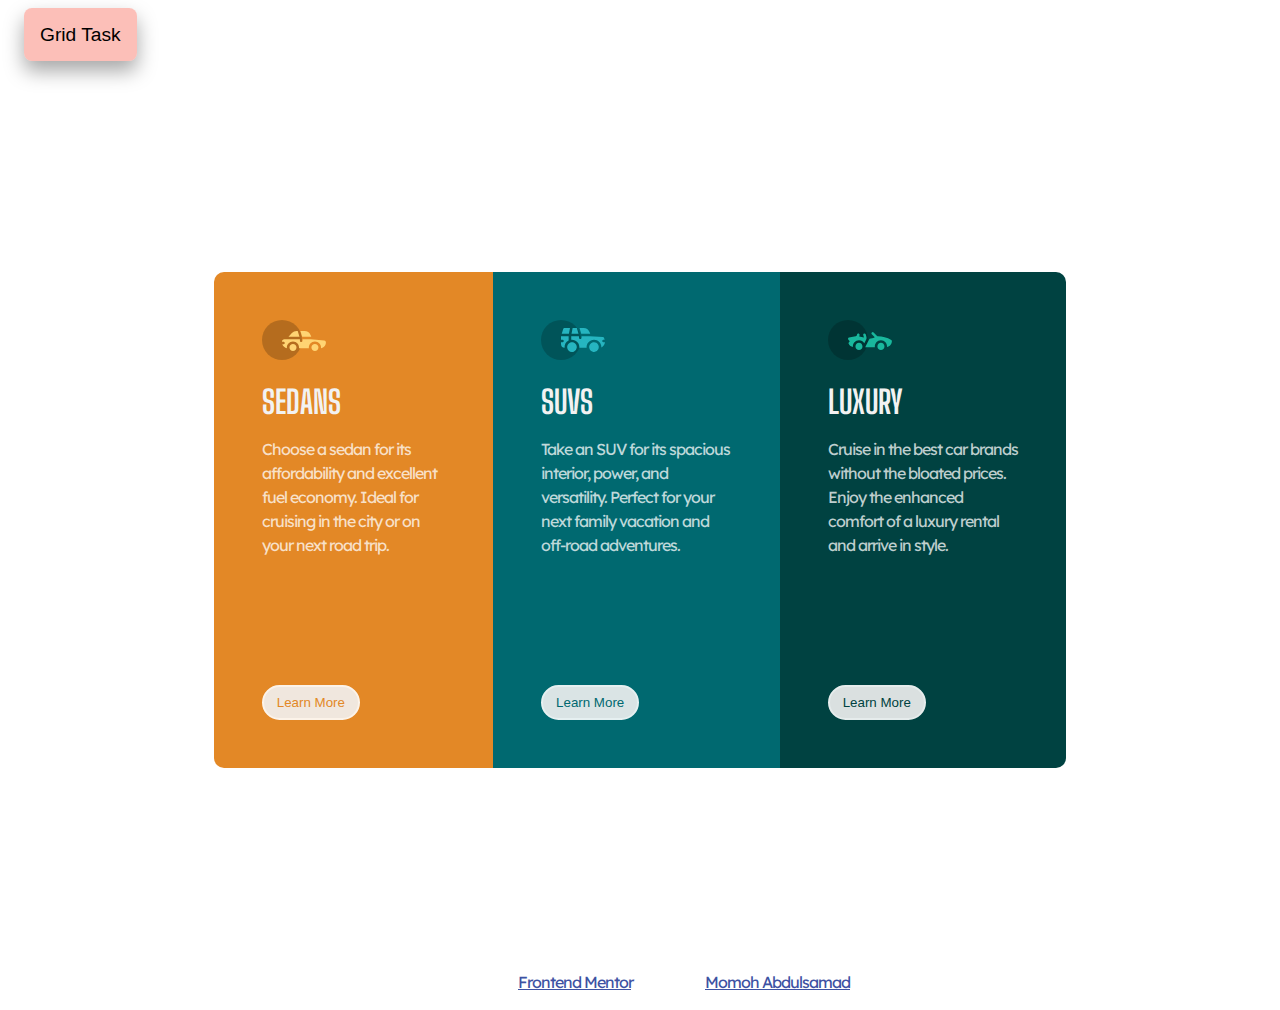
==== index.html @ 2709fbdf "Initial commit" ====
<!DOCTYPE html>
<html lang="en">
  <head>
    <meta charset="UTF-8" />
    <meta name="viewport" content="width=device-width, initial-scale=1.0" />
    <link
      rel="icon"
      type="image/png"
      sizes="32x32"
      href="./images/favicon-32x32.png"
    />
    <link rel="stylesheet" href="./styles.css" />

    <title>Frontend Mentor | 3-column preview card component</title>
  </head>
  <body>
    <header>
      <button>
        <a href="./grid.html">Grid Task</a>
      </button>
    </header>
    <main class="container">
      <div class="card card__sedans">
        <img src="./images/icon-sedans.svg" alt="sedans" />
        <h1>Sedans</h1>
        <p>
          Choose a sedan for its affordability and excellent fuel economy. Ideal
          for cruising in the city or on your next road trip.
        </p>
        <button class="btn">Learn More</button>
      </div>
      <div class="card card__SUV">
        <img src="./images/icon-suvs.svg" alt="suv" />
        <h1>SUVs</h1>
        <p>
          Take an SUV for its spacious interior, power, and versatility. Perfect
          for your next family vacation and off-road adventures.
        </p>
        <button class="btn">Learn More</button>
      </div>
      <div class="card card__luxury">
        <img src="./images/icon-luxury.svg" alt="luxury" />
        <h1>Luxury</h1>
        <p>
          Cruise in the best car brands without the bloated prices. Enjoy the
          enhanced comfort of a luxury rental and arrive in style.
        </p>
        <button class="btn">Learn More</button>
      </div>
    </main>
    <footer class="attribution">
      <p>
        Challenge by
        <a href="https://www.frontendmentor.io?ref=challenge" target="_blank"
          >Frontend Mentor</a
        >. Coded by <a href="https://github.com/Samadeen">Momoh Abdulsamad</a>.
      </p>
    </footer>
  </body>
</html>
---- styles.css ----
@import url('https://fonts.googleapis.com/css2?family=Big+Shoulders+Display:wght@700&family=Lexend+Deca&display=swap');

:root {
  --bright-orange: hsl(31, 77%, 52%);
  --dark-cyan: hsl(184, 100%, 22%);
  --very-dark-cyan: hsl(179, 100%, 13%);
}

* {
  margin: 0;
  padding: 0;
  box-sizing: border-box;
}

body {
  font-family: 'Lexend Deca', sans-serif;
  font-size: 15px;
  color: hsl(0, 0%, 95%);
}

img {
  margin-bottom: 1.2rem;
}

header {
  padding: 1.5rem;
}

header button {
  animation: heartbeat 1.5s ease-in-out infinite both;
  border: none;
  font-size: 1.2rem;
  background-color: transparent;
}

header a {
  background-color: rgba(250, 128, 114, 0.5);
  text-decoration: none;
  color: black;
  border-radius: 0.5rem;
  padding: 1rem;
  box-shadow: 0 10px 20px rgba(0, 0, 0, 0.35);
  transition: all 0.4s ease;
}

h1 {
  font-family: 'Big Shoulders Display', sans-serif;
  font-size: 2rem;
  margin-bottom: 1rem;
  text-transform: uppercase;
}

p {
  color: hsla(0, 0%, 100%, 0.75);
  margin-bottom: 0.5rem;
  font-size: 1rem;
  line-height: 1.5;
  letter-spacing: -1px;
}

.btn {
  padding: 0.5rem 0.8rem;
  margin-top: 1rem;
  border-radius: 50px;
  border: 2px solid white;
  background-color: hsl(0, 0%, 95%);
  cursor: pointer;
  opacity: 0.9;
  transition: all 0.4s ease;
}

.btn:hover {
  transform: scale(1.04);
  opacity: 1;
}

.btn:active {
  transform: scale(0.96);
}

.container {
  padding: 1.5rem;
}

.card {
  padding: 1.5rem;
}

.card__sedans {
  background-color: var(--bright-orange);
  color: hsl(0, 0%, 95%);
  border-radius: 10px 10px 0 0;
  animation: slide-in-left 0.9s cubic-bezier(0.25, 0.46, 0.45, 0.94) both;
}

.card__sedans .btn {
  color: var(--bright-orange);
}

.card__SUV {
  background-color: var(--dark-cyan);
  color: hsl(0, 0%, 95%);
  animation: slide-in-top 0.9s cubic-bezier(0.25, 0.46, 0.45, 0.94) both;
}

.card__SUV .btn {
  color: var(--dark-cyan);
}

.card__luxury {
  background-color: var(--very-dark-cyan);
  color: hsl(0, 0%, 95%);
  border-radius: 0 0 10px 10px;
  animation: slide-in-right 0.9s cubic-bezier(0.25, 0.46, 0.45, 0.94) both;
}

.card__luxury .btn {
  color: var(--very-dark-cyan);
}

.btn:hover {
  background-color: transparent;
  color: hsl(0, 0%, 95%);
}

.attribution {
  font-size: 15px;
  text-align: center;
  color: black;
  margin-bottom: 1rem;
}
.attribution a {
  color: hsl(228, 45%, 44%);
}

/* GRID */
.grid__body {
  background-color: rgba(0, 0, 0, 0.877);
}

.grid__container {
  max-width: 55vw;
  margin: 3rem auto 0;
  padding: 4rem 2rem;
  min-height: 80vh;
  display: grid;
  gap: 10px;
  grid-template-areas:
    'o o o o o y y y '
    'o o o o o y y y'
    'g g g b1 b1 b1 b1 b1'
    'g g g b2 b2 b2 b2 b2';
  background-color: rgba(4, 1, 48, 0.767);
  box-shadow: 0 10px 20px rgba(0, 0, 0, 0.6);
}

.orange {
  background-color: rgba(255, 68, 0, 0.748);
  grid-area: o;
}

.orange:hover {
  background-color: rgb(255, 68, 0);
}

.yellow {
  background-color: orange;
  grid-area: y;
}

.green {
  background-color: green;
  grid-area: g;
}

.blue_one,
.blue_two {
  background-color: skyblue;
}

.blue_one {
  grid-area: b1;
}

.blue_two {
  grid-area: b2;
}

@media (min-width: 660px) {
  .container {
    display: flex;
    align-items: center;
    justify-content: center;
    min-height: 100vh;
    max-width: 900px;
    margin: auto;
  }

  .card__sedans {
    border-radius: 10px 0 0 10px;
  }

  .card__luxury {
    border-radius: 0 10px 10px 0;
  }

  .card {
    padding: 3rem;
  }

  .card h3 {
    margin-bottom: 3rem;
  }

  .card p {
    margin-bottom: 7rem;
  }
}

@media (max-width: 400px) {
  .container {
    display: flex;
    align-items: center;
    justify-content: center;
    flex-direction: column;
    padding: 1.5rem;
  }

  .card {
    padding: 3rem;
  }

  .card h3 {
    margin-bottom: 2rem;
  }

  .card p {
    margin-bottom: 5rem;
  }

  .grid__container {
    display: flex;
    flex-direction: column;
    align-items: center;
    max-width: 95vw;
    margin: 1rem auto;
  }

  .grid__container div {
    height: 10rem;
    width: 90%;
  }
}

@keyframes slide-in-top {
  0% {
    -webkit-transform: translateY(-1000px);
    transform: translateY(-1000px);
    opacity: 0;
  }
  100% {
    -webkit-transform: translateY(0);
    transform: translateY(0);
    opacity: 1;
  }
}

@keyframes slide-in-left {
  0% {
    -webkit-transform: translateX(-1000px);
    transform: translateX(-1000px);
    opacity: 0;
  }
  100% {
    -webkit-transform: translateX(0);
    transform: translateX(0);
    opacity: 1;
  }
}

@keyframes slide-in-right {
  0% {
    -webkit-transform: translateX(1000px);
    transform: translateX(1000px);
    opacity: 0;
  }
  100% {
    -webkit-transform: translateX(0);
    transform: translateX(0);
    opacity: 1;
  }
}

@keyframes heartbeat {
  from {
    -webkit-transform: scale(1);
    transform: scale(1);
    -webkit-transform-origin: center center;
    transform-origin: center center;
    -webkit-animation-timing-function: ease-out;
    animation-timing-function: ease-out;
  }
  10% {
    -webkit-transform: scale(0.91);
    transform: scale(0.91);
    -webkit-animation-timing-function: ease-in;
    animation-timing-function: ease-in;
  }
  17% {
    -webkit-transform: scale(0.98);
    transform: scale(0.98);
    -webkit-animation-timing-function: ease-out;
    animation-timing-function: ease-out;
  }
  33% {
    -webkit-transform: scale(0.87);
    transform: scale(0.87);
    -webkit-animation-timing-function: ease-in;
    animation-timing-function: ease-in;
  }
  45% {
    -webkit-transform: scale(1);
    transform: scale(1);
    -webkit-animation-timing-function: ease-out;
    animation-timing-function: ease-out;
  }
}
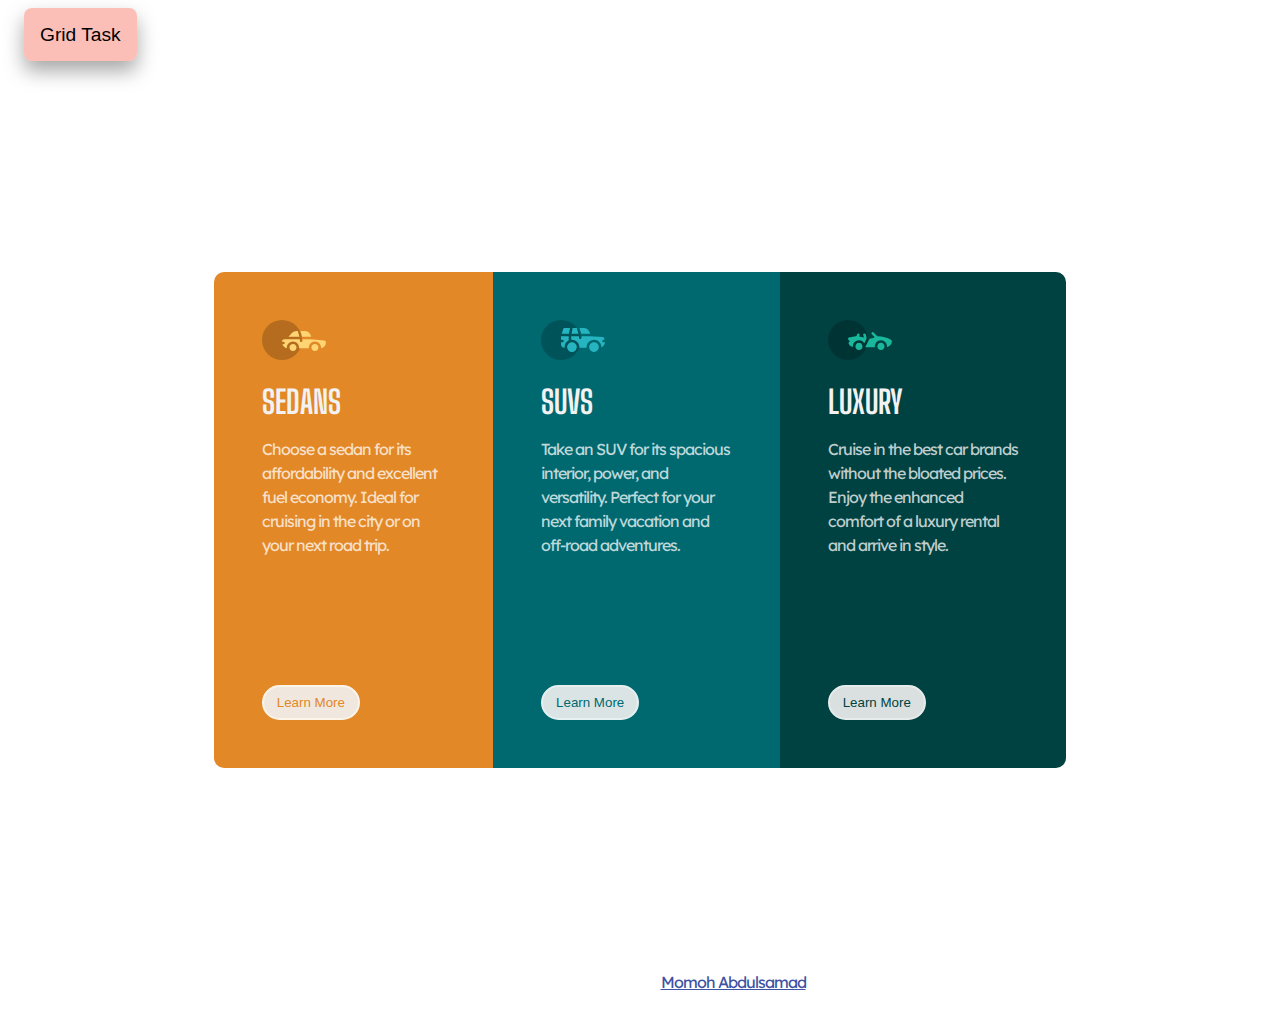
==== commit 90f316a0: "Initial Commit" ====
--- a/index.html
+++ b/index.html
@@ -50,10 +50,8 @@
     </main>
     <footer class="attribution">
       <p>
-        Challenge by
-        <a href="https://www.frontendmentor.io?ref=challenge" target="_blank"
-          >Frontend Mentor</a
-        >. Coded by <a href="https://github.com/Samadeen">Momoh Abdulsamad</a>.
+        Challenge by Zuri Coded by
+        <a href="https://github.com/Samadeen">Momoh Abdulsamad</a>.
       </p>
     </footer>
   </body>
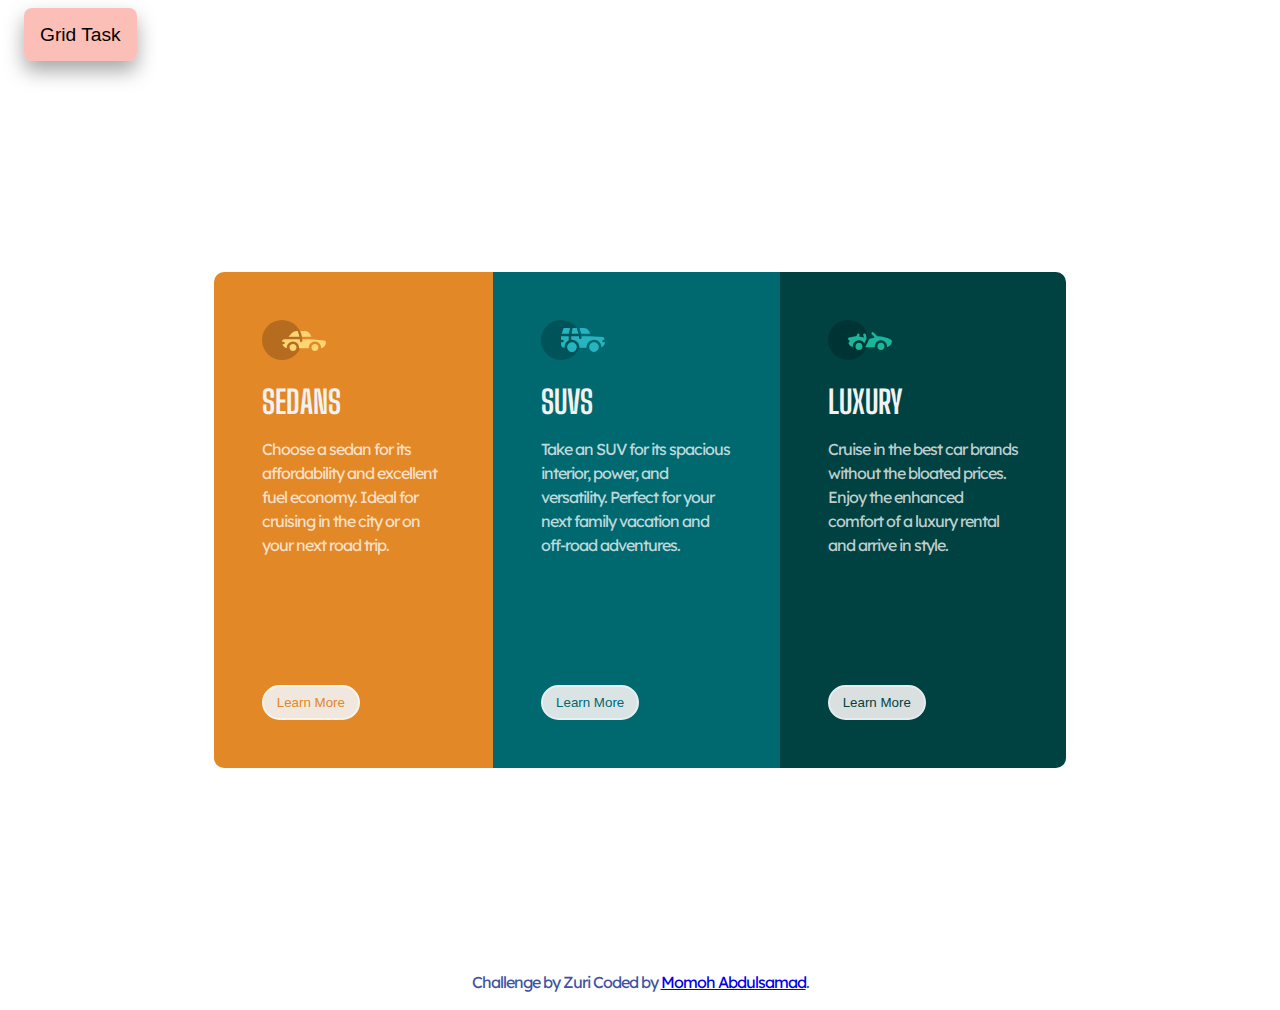
==== commit e9b49c1f: "Minor changes" ====
--- a/index.html
+++ b/index.html
@@ -11,7 +11,7 @@
     />
     <link rel="stylesheet" href="./styles.css" />
 
-    <title>Frontend Mentor | 3-column preview card component</title>
+    <title>Zuri Task | 3-column preview card component</title>
   </head>
   <body>
     <header>
--- a/styles.css
+++ b/styles.css
@@ -129,7 +129,8 @@
   color: black;
   margin-bottom: 1rem;
 }
-.attribution a {
+
+.attribution p {
   color: hsl(228, 45%, 44%);
 }
 
